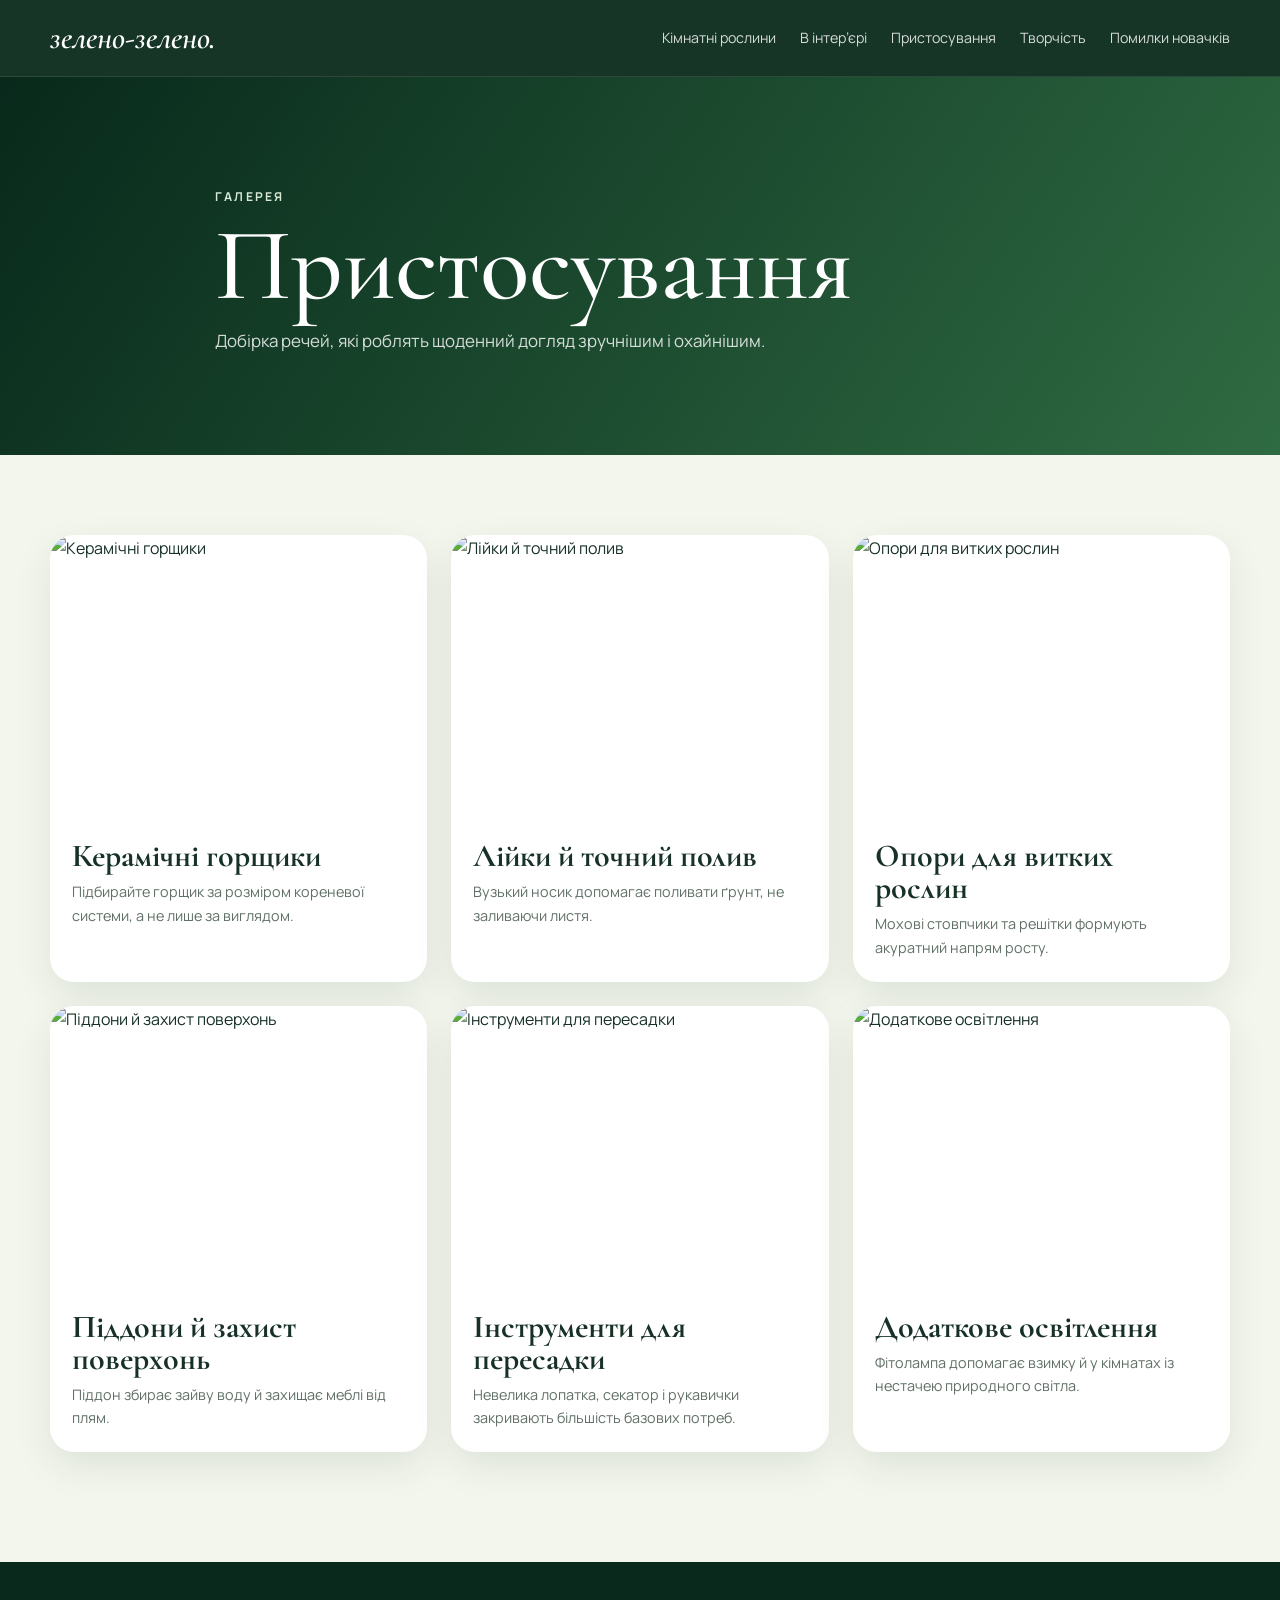
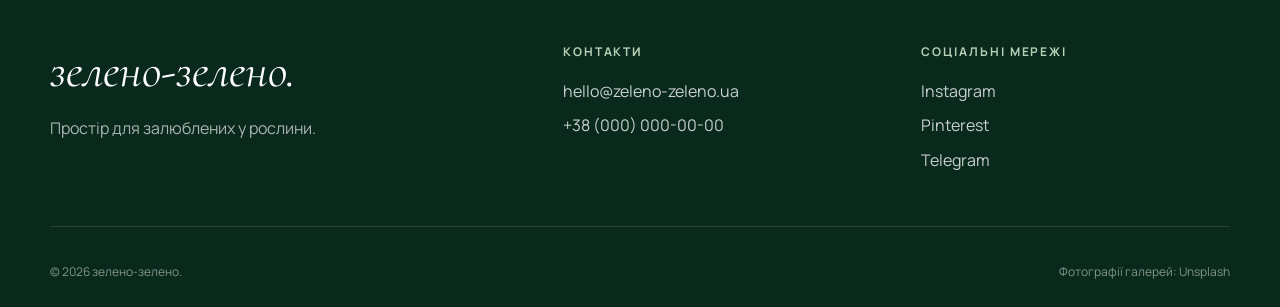
==== accessories.html @ 3d6c2b8a "Add files via upload" ====
<!doctype html><html lang="uk"><head><meta charset="utf-8"><meta name="viewport" content="width=device-width, initial-scale=1"><meta name="description" content="Добірка речей, які роблять щоденний догляд зручнішим і охайнішим."><title>Пристосування — зелено-зелено.</title><link rel="preconnect" href="https://fonts.googleapis.com">
  <link rel="preconnect" href="https://fonts.gstatic.com" crossorigin>
  <link href="https://fonts.googleapis.com/css2?family=Cormorant+Garamond:ital,wght@0,500;0,600;1,500&family=Manrope:wght@400;500;600;700&display=swap" rel="stylesheet"><link rel="stylesheet" href="style.css"></head><body><header class="inner-header">
    <div class="container inner-header-row">
      <a class="inner-logo" href="index.html">зелено-зелено.</a>
      <button class="nav-toggle" type="button" aria-expanded="false" aria-controls="inner-nav" aria-label="Відкрити меню"><span></span><span></span><span></span></button>
      <nav class="inner-nav" id="inner-nav" aria-label="Навігація сайту">
        <a href="plants.html">Кімнатні рослини</a>
        <a href="interior.html">В інтер’єрі</a>
        <a href="accessories.html">Пристосування</a>
        <a href="creativity.html">Творчість</a>
        <a href="mistakes.html">Помилки новачків</a>
      </nav>
    </div>
  </header><main><section class="page-hero"><div class="container page-hero-copy"><p class="kicker light">Галерея</p><h1>Пристосування</h1><p>Добірка речей, які роблять щоденний догляд зручнішим і охайнішим.</p></div></section><section class="gallery-section"><div class="container info-gallery-grid"><article class="info-gallery-card"><img src="https://images.unsplash.com/photo-1501004318641-b39e6451bec6?auto=format&fit=crop&w=1400&q=85" alt="Керамічні горщики" loading="lazy"><div><h2>Керамічні горщики</h2><p>Підбирайте горщик за розміром кореневої системи, а не лише за виглядом.</p></div></article><article class="info-gallery-card"><img src="https://images.unsplash.com/photo-1614594575810-3e2f83a9196b?auto=format&fit=crop&w=1400&q=85" alt="Лійки й точний полив" loading="lazy"><div><h2>Лійки й точний полив</h2><p>Вузький носик допомагає поливати ґрунт, не заливаючи листя.</p></div></article><article class="info-gallery-card"><img src="https://images.unsplash.com/photo-1466692476868-aef1dfb1e735?auto=format&fit=crop&w=1400&q=85" alt="Опори для витких рослин" loading="lazy"><div><h2>Опори для витких рослин</h2><p>Мохові стовпчики та решітки формують акуратний напрям росту.</p></div></article><article class="info-gallery-card"><img src="https://images.unsplash.com/photo-1470058869958-2a77ade41c02?auto=format&fit=crop&w=1400&q=85" alt="Піддони й захист поверхонь" loading="lazy"><div><h2>Піддони й захист поверхонь</h2><p>Піддон збирає зайву воду й захищає меблі від плям.</p></div></article><article class="info-gallery-card"><img src="https://images.unsplash.com/photo-1518531933037-91b2f5f229cc?auto=format&fit=crop&w=1400&q=85" alt="Інструменти для пересадки" loading="lazy"><div><h2>Інструменти для пересадки</h2><p>Невелика лопатка, секатор і рукавички закривають більшість базових потреб.</p></div></article><article class="info-gallery-card"><img src="https://images.unsplash.com/photo-1459411621453-7b03977f4bfc?auto=format&fit=crop&w=1400&q=85" alt="Додаткове освітлення" loading="lazy"><div><h2>Додаткове освітлення</h2><p>Фітолампа допомагає взимку й у кімнатах із нестачею природного світла.</p></div></article></div></section></main><footer class="site-footer">
    <div class="container footer-grid">
      <div>
        <a class="footer-brand" href="index.html">зелено-зелено.</a>
        <p>Простір для залюблених у рослини.</p>
      </div>
      <div>
        <h2>Контакти</h2>
        <a href="mailto:hello@zeleno-zeleno.ua">hello@zeleno-zeleno.ua</a>
        <a href="tel:+380000000000">+38 (000) 000-00-00</a>
      </div>
      <div>
        <h2>Соціальні мережі</h2>
        <a href="#">Instagram</a>
        <a href="#">Pinterest</a>
        <a href="#">Telegram</a>
      </div>
    </div>
    <div class="container footer-bottom">
      <span>© 2026 зелено-зелено.</span>
      <span>Фотографії галерей: Unsplash</span>
    </div>
  </footer><script src="script.js"></script></body></html>
---- style.css ----
:root {
  --forest: #123f2a;
  --forest-deep: #08291b;
  --leaf: #2f6b42;
  --moss: #62845c;
  --sage: #dfe9d9;
  --pale: #f3f6ed;
  --cream: #fbfaf3;
  --ink: #173126;
  --white: #fff;
  --line: rgba(18,63,42,.16);
  --shadow: 0 24px 60px rgba(8,41,27,.14);
}
*{box-sizing:border-box}
html{scroll-behavior:smooth}
body{margin:0;background:var(--pale);color:var(--ink);font-family:"Manrope",sans-serif;line-height:1.65}
img{display:block;max-width:100%}
a{color:inherit;text-decoration:none}
button,input,select{font:inherit}
button{cursor:pointer}
.container{width:min(1180px,calc(100% - 40px));margin-inline:auto}
.kicker{margin:0 0 12px;text-transform:uppercase;letter-spacing:.18em;font-size:.76rem;font-weight:700;color:var(--leaf)}
.kicker.light{color:#d7ead6}

/* Home */
.home-hero{position:relative;min-height:100svh;overflow:hidden;background:var(--forest-deep)}
.home-hero>img{position:absolute;inset:0;width:100%;height:100%;object-fit:cover;object-position:center}
.home-hero-shade{position:absolute;inset:0;background:linear-gradient(180deg,rgba(5,29,18,.18),rgba(5,29,18,.48)),radial-gradient(circle at 50% 45%,transparent 0,rgba(5,29,18,.2) 65%,rgba(5,29,18,.5) 100%)}
.home-hero-content{position:relative;z-index:2;min-height:100svh;display:flex;flex-direction:column;align-items:center;justify-content:center;text-align:center;padding:60px 20px;color:#fff}
.home-hero h1{max-width:900px;margin:0 0 38px;font-family:"Cormorant Garamond",serif;font-size:clamp(3.1rem,8vw,7.4rem);line-height:.87;font-weight:500;text-shadow:0 4px 24px rgba(0,0,0,.25)}
.home-hero h1 span{display:block;font-style:italic;font-size:.72em;margin-bottom:.18em}
.hero-button{display:inline-flex;align-items:center;justify-content:center;min-width:250px;padding:17px 30px;border-radius:999px;background:#f6f7d9;color:var(--forest-deep);font-weight:700;transition:.25s ease;box-shadow:0 12px 35px rgba(0,0,0,.18)}
.hero-button:hover{transform:translateY(-3px);background:#fff}
.scroll-hint{position:absolute;z-index:3;bottom:25px;left:50%;transform:translateX(-50%);width:46px;height:46px;display:grid;place-items:center;border:1px solid rgba(255,255,255,.5);border-radius:50%;color:#fff;font-size:1.3rem}
.home-menu-section{padding:110px 0 120px;background:linear-gradient(180deg,#e5efdf 0%,#f5f7ee 100%)}
.section-intro{max-width:750px;margin-bottom:46px}
.section-intro h2{margin:0;font-family:"Cormorant Garamond",serif;font-size:clamp(2.6rem,5vw,4.8rem);line-height:1}
.home-intro{text-align:center;margin-inline:auto}
.home-menu-grid{display:grid;grid-template-columns:repeat(2,minmax(0,1fr));gap:24px}
.home-menu-card{position:relative;min-height:420px;overflow:hidden;border-radius:28px;box-shadow:var(--shadow);isolation:isolate}
.home-menu-card img{position:absolute;inset:0;width:100%;height:100%;object-fit:cover;transition:transform .6s ease}
.card-shade{position:absolute;inset:0;background:linear-gradient(180deg,rgba(8,41,27,.04),rgba(8,41,27,.76));z-index:1}
.card-copy{position:absolute;z-index:2;left:32px;right:32px;bottom:30px;color:#fff}
.card-copy b{display:block;font-family:"Cormorant Garamond",serif;font-size:clamp(2.3rem,4vw,4rem);line-height:1}
.card-copy small{display:block;margin-top:8px;font-size:.93rem;opacity:.88}
.home-menu-card:hover img{transform:scale(1.055)}

/* Inner header */
.inner-header{position:sticky;top:0;z-index:20;background:rgba(8,41,27,.94);backdrop-filter:blur(14px);color:#fff;border-bottom:1px solid rgba(255,255,255,.1)}
.inner-header-row{min-height:76px;display:flex;align-items:center;justify-content:space-between;gap:30px}
.inner-logo{font-family:"Cormorant Garamond",serif;font-size:2rem;font-style:italic;font-weight:600}
.inner-nav{display:flex;align-items:center;gap:24px;font-size:.89rem}
.inner-nav a{opacity:.82;transition:.2s}
.inner-nav a:hover{opacity:1}
.nav-toggle{display:none;background:transparent;border:0;padding:8px}
.nav-toggle span{display:block;width:25px;height:2px;background:#fff;margin:5px 0}

/* Inner hero */
.page-hero{background:linear-gradient(125deg,var(--forest-deep),var(--leaf));color:#fff;padding:110px 0 100px}
.page-hero-plants{background:linear-gradient(rgba(8,41,27,.74),rgba(8,41,27,.74)),url("https://images.unsplash.com/photo-1497250681960-ef046c08a56e?auto=format&fit=crop&w=1800&q=85") center/cover}
.page-hero-copy{max-width:850px}
.page-hero h1{margin:0 0 16px;font-family:"Cormorant Garamond",serif;font-size:clamp(3.6rem,8vw,7.2rem);line-height:.9;font-weight:500}
.page-hero p:last-child{max-width:700px;margin:0;font-size:1.06rem;color:rgba(255,255,255,.82)}

/* Catalog */
.catalog-section,.gallery-section,.mistakes-section{padding:80px 0 110px}
.source-note{padding:18px 22px;border-left:4px solid var(--leaf);background:#fff;border-radius:0 16px 16px 0;margin-bottom:30px;box-shadow:0 12px 30px rgba(8,41,27,.07);font-size:.92rem}
.source-note a{text-decoration:underline;font-weight:700}
.filters{display:grid;grid-template-columns:1.5fr repeat(3,1fr) auto;gap:14px;align-items:end;background:var(--forest);color:#fff;padding:22px;border-radius:24px}
.filters label{display:grid;gap:7px;font-size:.76rem;font-weight:700;text-transform:uppercase;letter-spacing:.08em}
.filters input,.filters select{width:100%;min-height:48px;border:1px solid rgba(255,255,255,.16);border-radius:12px;background:#fff;color:var(--ink);padding:0 13px;outline:none}
.filters input:focus,.filters select:focus{box-shadow:0 0 0 3px rgba(223,233,217,.35)}
.reset-button{min-height:48px;border:1px solid rgba(255,255,255,.35);border-radius:12px;background:transparent;color:#fff;padding:0 18px;font-weight:700}
.catalog-line{display:flex;justify-content:flex-end;padding:20px 4px 12px;color:var(--leaf);font-weight:700}
.catalog-line p{margin:0}
.plant-grid{display:grid;grid-template-columns:repeat(3,minmax(0,1fr));gap:24px}
.plant-card{overflow:hidden;background:#fff;border-radius:24px;box-shadow:0 12px 35px rgba(8,41,27,.09);border:1px solid rgba(18,63,42,.08);display:flex;flex-direction:column;transition:.25s ease}
.plant-card:hover{transform:translateY(-5px);box-shadow:var(--shadow)}
.plant-image{position:relative;aspect-ratio:1/1;background:#fff;overflow:hidden}
.plant-image img{width:100%;height:100%;object-fit:contain;padding:15px}
.plant-safety{position:absolute;top:14px;left:14px;padding:7px 10px;border-radius:999px;background:#e4f3df;color:#24532f;font-size:.72rem;font-weight:700}
.plant-safety.caution{background:#f5e8cf;color:#765115}
.plant-body{padding:22px;display:flex;flex-direction:column;flex:1}
.plant-body h2{margin:0;font-family:"Cormorant Garamond",serif;font-size:2rem;line-height:1}
.latin{margin:6px 0 18px;font-style:italic;color:#6d7e73}
.plant-meta{display:grid;grid-template-columns:1fr 1fr;gap:10px;margin-bottom:20px}
.plant-meta div{background:var(--pale);border-radius:12px;padding:10px}
.plant-meta span{display:block;font-size:.68rem;text-transform:uppercase;letter-spacing:.07em;color:#718176}
.plant-meta b{font-size:.86rem}
.plant-footer{margin-top:auto;display:flex;justify-content:space-between;align-items:center;gap:12px}
.plant-price{font-weight:700;color:var(--forest)}
.source-link{padding:10px 14px;border-radius:999px;background:var(--forest);color:#fff;font-size:.78rem;font-weight:700}
.empty-state{text-align:center;padding:80px 20px;background:#fff;border-radius:24px}

/* Galleries */
.gallery-grid{display:grid;grid-template-columns:repeat(2,minmax(0,1fr));gap:24px}
.gallery-card{position:relative;margin:0;min-height:460px;overflow:hidden;border-radius:26px;background:var(--forest);box-shadow:var(--shadow)}
.gallery-card:nth-child(3n){grid-column:span 2;min-height:560px}
.gallery-card img{position:absolute;inset:0;width:100%;height:100%;object-fit:cover;transition:transform .6s}
.gallery-card:after{content:"";position:absolute;inset:0;background:linear-gradient(180deg,transparent 40%,rgba(8,41,27,.78))}
.gallery-card figcaption{position:absolute;z-index:2;left:28px;right:28px;bottom:25px;color:#fff}
.gallery-card figcaption span{display:block;text-transform:uppercase;letter-spacing:.16em;font-size:.7rem;opacity:.78}
.gallery-card figcaption b{display:block;font-family:"Cormorant Garamond",serif;font-size:2.3rem;line-height:1.05}
.gallery-card:hover img{transform:scale(1.04)}
.info-gallery-grid{display:grid;grid-template-columns:repeat(3,minmax(0,1fr));gap:24px}
.info-gallery-card{background:#fff;border-radius:24px;overflow:hidden;box-shadow:0 14px 38px rgba(8,41,27,.09)}
.info-gallery-card img{width:100%;aspect-ratio:4/3;object-fit:cover}
.info-gallery-card div{padding:22px}
.info-gallery-card h2{margin:0 0 8px;font-family:"Cormorant Garamond",serif;font-size:2rem;line-height:1}
.info-gallery-card p{margin:0;color:#607066;font-size:.9rem}

/* Mistakes */
.mistakes-grid{display:grid;grid-template-columns:repeat(2,minmax(0,1fr));gap:20px}
.mistake-card{position:relative;background:#fff;border-radius:24px;padding:30px 30px 32px;border:1px solid var(--line);overflow:hidden}
.mistake-card:nth-child(4n+2),.mistake-card:nth-child(4n+3){background:var(--forest);color:#fff}
.mistake-card>span{display:inline-grid;place-items:center;width:52px;height:52px;border-radius:50%;background:var(--sage);color:var(--forest);font-weight:700;margin-bottom:30px}
.mistake-card h2{margin:0 0 12px;font-family:"Cormorant Garamond",serif;font-size:2.2rem;line-height:1}
.mistake-card p{margin:0;opacity:.78}

/* Footer */
.site-footer{background:var(--forest-deep);color:#fff;padding:70px 0 25px}
.footer-grid{display:grid;grid-template-columns:1.5fr 1fr 1fr;gap:50px}
.footer-brand{font-family:"Cormorant Garamond",serif;font-size:3rem;font-style:italic}
.footer-grid p{color:rgba(255,255,255,.65);margin-top:4px}
.footer-grid h2{font-size:.75rem;text-transform:uppercase;letter-spacing:.16em;margin:10px 0 16px;color:#b9d1b7}
.footer-grid>div:not(:first-child){display:flex;flex-direction:column;align-items:flex-start}
.footer-grid a:not(.footer-brand){margin-bottom:8px;color:rgba(255,255,255,.78)}
.footer-bottom{display:flex;justify-content:space-between;gap:20px;padding-top:35px;margin-top:45px;border-top:1px solid rgba(255,255,255,.12);font-size:.75rem;color:rgba(255,255,255,.5)}

@media (max-width:980px){
  .filters{grid-template-columns:repeat(2,1fr)}
  .reset-button{grid-column:span 2}
  .plant-grid,.info-gallery-grid{grid-template-columns:repeat(2,minmax(0,1fr))}
  .inner-nav{position:absolute;left:0;right:0;top:76px;display:none;flex-direction:column;align-items:stretch;gap:0;padding:12px 20px 22px;background:var(--forest-deep)}
  .inner-nav.is-open{display:flex}
  .inner-nav a{padding:13px 0;border-bottom:1px solid rgba(255,255,255,.09)}
  .nav-toggle{display:block}
}
@media (max-width:720px){
  .container{width:min(100% - 28px,1180px)}
  .home-hero h1{font-size:clamp(3rem,15vw,5rem)}
  .home-menu-section{padding:75px 0 85px}
  .home-menu-grid,.gallery-grid,.mistakes-grid,.plant-grid,.info-gallery-grid{grid-template-columns:1fr}
  .home-menu-card{min-height:330px;border-radius:22px}
  .gallery-card,.gallery-card:nth-child(3n){grid-column:auto;min-height:430px}
  .filters{grid-template-columns:1fr;padding:16px}
  .reset-button{grid-column:auto}
  .page-hero{padding:80px 0 70px}
  .catalog-section,.gallery-section,.mistakes-section{padding:55px 0 80px}
  .footer-grid{grid-template-columns:1fr;gap:28px}
  .footer-bottom{flex-direction:column}
}
@media (prefers-reduced-motion:reduce){*{scroll-behavior:auto}.home-menu-card img,.gallery-card img,.plant-card{transition:none}}
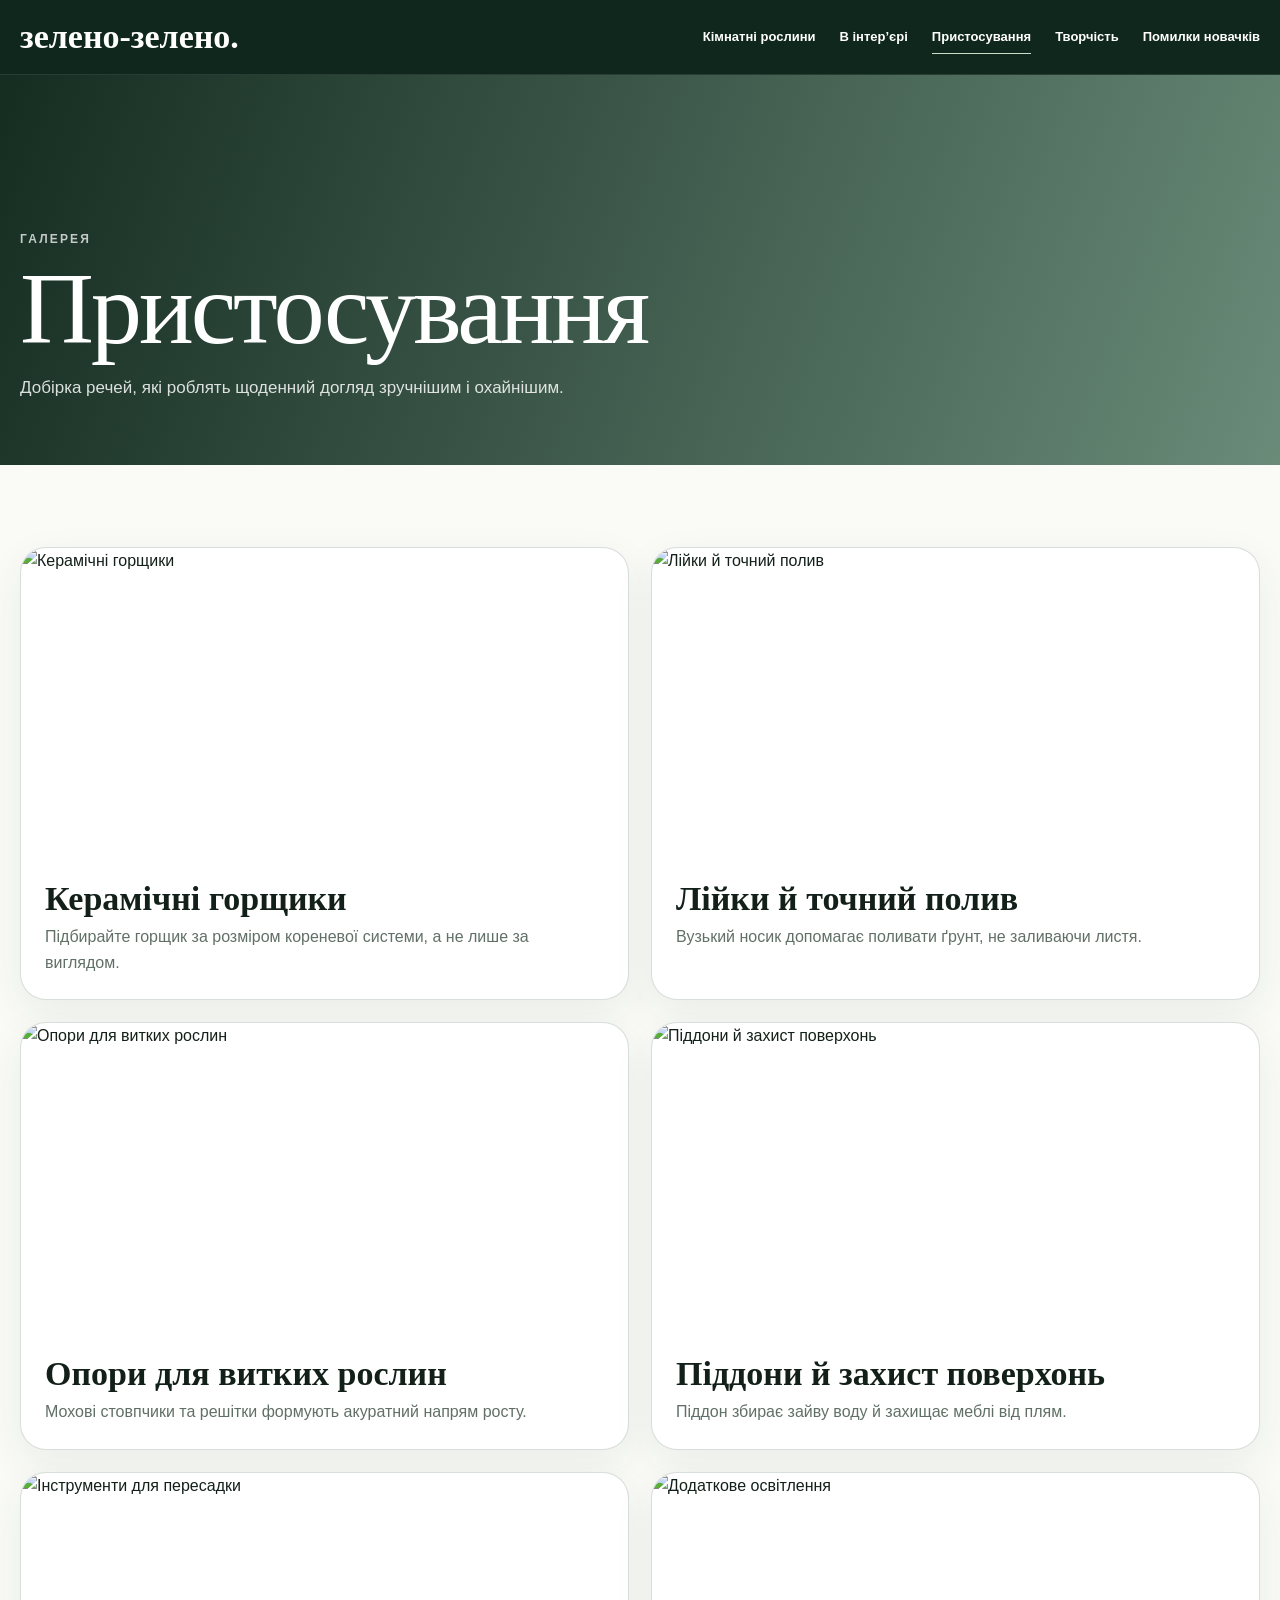
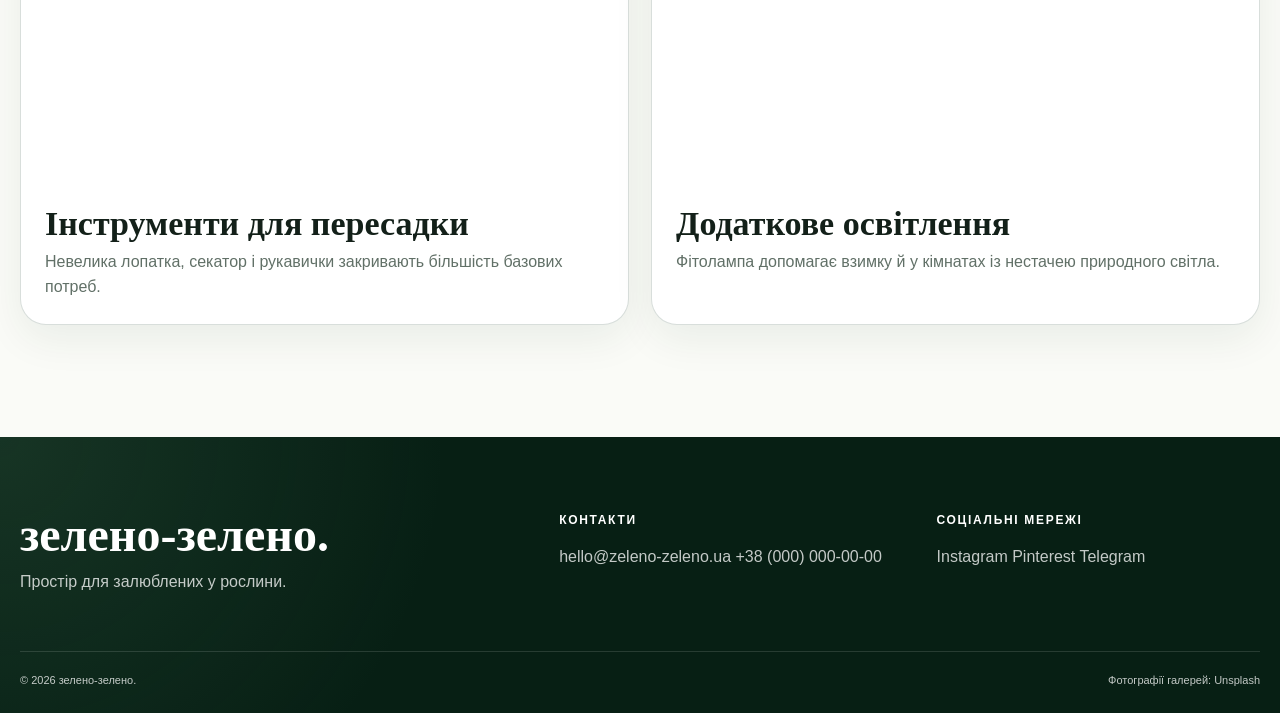
==== commit 49e7896b: "Install Vercel Web Analytics Implemented Vercel Web Analytics for static HTML website  ## Summary Su" ====
--- a/accessories.html
+++ b/accessories.html
@@ -34,4 +34,4 @@
       <span>© 2026 зелено-зелено.</span>
       <span>Фотографії галерей: Unsplash</span>
     </div>
-  </footer><script src="script.js"></script></body></html>+  </footer><script src="script.js"></script><script defer src="https://cdn.vercel-insights.com/v1/script.js"></script></body></html>
--- a/style.css
+++ b/style.css
@@ -1,153 +1,1040 @@
 :root {
-  --forest: #123f2a;
-  --forest-deep: #08291b;
-  --leaf: #2f6b42;
-  --moss: #62845c;
-  --sage: #dfe9d9;
-  --pale: #f3f6ed;
-  --cream: #fbfaf3;
-  --ink: #173126;
-  --white: #fff;
-  --line: rgba(18,63,42,.16);
-  --shadow: 0 24px 60px rgba(8,41,27,.14);
-}
-*{box-sizing:border-box}
-html{scroll-behavior:smooth}
-body{margin:0;background:var(--pale);color:var(--ink);font-family:"Manrope",sans-serif;line-height:1.65}
-img{display:block;max-width:100%}
-a{color:inherit;text-decoration:none}
-button,input,select{font:inherit}
-button{cursor:pointer}
-.container{width:min(1180px,calc(100% - 40px));margin-inline:auto}
-.kicker{margin:0 0 12px;text-transform:uppercase;letter-spacing:.18em;font-size:.76rem;font-weight:700;color:var(--leaf)}
-.kicker.light{color:#d7ead6}
-
-/* Home */
-.home-hero{position:relative;min-height:100svh;overflow:hidden;background:var(--forest-deep)}
-.home-hero>img{position:absolute;inset:0;width:100%;height:100%;object-fit:cover;object-position:center}
-.home-hero-shade{position:absolute;inset:0;background:linear-gradient(180deg,rgba(5,29,18,.18),rgba(5,29,18,.48)),radial-gradient(circle at 50% 45%,transparent 0,rgba(5,29,18,.2) 65%,rgba(5,29,18,.5) 100%)}
-.home-hero-content{position:relative;z-index:2;min-height:100svh;display:flex;flex-direction:column;align-items:center;justify-content:center;text-align:center;padding:60px 20px;color:#fff}
-.home-hero h1{max-width:900px;margin:0 0 38px;font-family:"Cormorant Garamond",serif;font-size:clamp(3.1rem,8vw,7.4rem);line-height:.87;font-weight:500;text-shadow:0 4px 24px rgba(0,0,0,.25)}
-.home-hero h1 span{display:block;font-style:italic;font-size:.72em;margin-bottom:.18em}
-.hero-button{display:inline-flex;align-items:center;justify-content:center;min-width:250px;padding:17px 30px;border-radius:999px;background:#f6f7d9;color:var(--forest-deep);font-weight:700;transition:.25s ease;box-shadow:0 12px 35px rgba(0,0,0,.18)}
-.hero-button:hover{transform:translateY(-3px);background:#fff}
-.scroll-hint{position:absolute;z-index:3;bottom:25px;left:50%;transform:translateX(-50%);width:46px;height:46px;display:grid;place-items:center;border:1px solid rgba(255,255,255,.5);border-radius:50%;color:#fff;font-size:1.3rem}
-.home-menu-section{padding:110px 0 120px;background:linear-gradient(180deg,#e5efdf 0%,#f5f7ee 100%)}
-.section-intro{max-width:750px;margin-bottom:46px}
-.section-intro h2{margin:0;font-family:"Cormorant Garamond",serif;font-size:clamp(2.6rem,5vw,4.8rem);line-height:1}
-.home-intro{text-align:center;margin-inline:auto}
-.home-menu-grid{display:grid;grid-template-columns:repeat(2,minmax(0,1fr));gap:24px}
-.home-menu-card{position:relative;min-height:420px;overflow:hidden;border-radius:28px;box-shadow:var(--shadow);isolation:isolate}
-.home-menu-card img{position:absolute;inset:0;width:100%;height:100%;object-fit:cover;transition:transform .6s ease}
-.card-shade{position:absolute;inset:0;background:linear-gradient(180deg,rgba(8,41,27,.04),rgba(8,41,27,.76));z-index:1}
-.card-copy{position:absolute;z-index:2;left:32px;right:32px;bottom:30px;color:#fff}
-.card-copy b{display:block;font-family:"Cormorant Garamond",serif;font-size:clamp(2.3rem,4vw,4rem);line-height:1}
-.card-copy small{display:block;margin-top:8px;font-size:.93rem;opacity:.88}
-.home-menu-card:hover img{transform:scale(1.055)}
-
-/* Inner header */
-.inner-header{position:sticky;top:0;z-index:20;background:rgba(8,41,27,.94);backdrop-filter:blur(14px);color:#fff;border-bottom:1px solid rgba(255,255,255,.1)}
-.inner-header-row{min-height:76px;display:flex;align-items:center;justify-content:space-between;gap:30px}
-.inner-logo{font-family:"Cormorant Garamond",serif;font-size:2rem;font-style:italic;font-weight:600}
-.inner-nav{display:flex;align-items:center;gap:24px;font-size:.89rem}
-.inner-nav a{opacity:.82;transition:.2s}
-.inner-nav a:hover{opacity:1}
-.nav-toggle{display:none;background:transparent;border:0;padding:8px}
-.nav-toggle span{display:block;width:25px;height:2px;background:#fff;margin:5px 0}
-
-/* Inner hero */
-.page-hero{background:linear-gradient(125deg,var(--forest-deep),var(--leaf));color:#fff;padding:110px 0 100px}
-.page-hero-plants{background:linear-gradient(rgba(8,41,27,.74),rgba(8,41,27,.74)),url("https://images.unsplash.com/photo-1497250681960-ef046c08a56e?auto=format&fit=crop&w=1800&q=85") center/cover}
-.page-hero-copy{max-width:850px}
-.page-hero h1{margin:0 0 16px;font-family:"Cormorant Garamond",serif;font-size:clamp(3.6rem,8vw,7.2rem);line-height:.9;font-weight:500}
-.page-hero p:last-child{max-width:700px;margin:0;font-size:1.06rem;color:rgba(255,255,255,.82)}
-
-/* Catalog */
-.catalog-section,.gallery-section,.mistakes-section{padding:80px 0 110px}
-.source-note{padding:18px 22px;border-left:4px solid var(--leaf);background:#fff;border-radius:0 16px 16px 0;margin-bottom:30px;box-shadow:0 12px 30px rgba(8,41,27,.07);font-size:.92rem}
-.source-note a{text-decoration:underline;font-weight:700}
-.filters{display:grid;grid-template-columns:1.5fr repeat(3,1fr) auto;gap:14px;align-items:end;background:var(--forest);color:#fff;padding:22px;border-radius:24px}
-.filters label{display:grid;gap:7px;font-size:.76rem;font-weight:700;text-transform:uppercase;letter-spacing:.08em}
-.filters input,.filters select{width:100%;min-height:48px;border:1px solid rgba(255,255,255,.16);border-radius:12px;background:#fff;color:var(--ink);padding:0 13px;outline:none}
-.filters input:focus,.filters select:focus{box-shadow:0 0 0 3px rgba(223,233,217,.35)}
-.reset-button{min-height:48px;border:1px solid rgba(255,255,255,.35);border-radius:12px;background:transparent;color:#fff;padding:0 18px;font-weight:700}
-.catalog-line{display:flex;justify-content:flex-end;padding:20px 4px 12px;color:var(--leaf);font-weight:700}
-.catalog-line p{margin:0}
-.plant-grid{display:grid;grid-template-columns:repeat(3,minmax(0,1fr));gap:24px}
-.plant-card{overflow:hidden;background:#fff;border-radius:24px;box-shadow:0 12px 35px rgba(8,41,27,.09);border:1px solid rgba(18,63,42,.08);display:flex;flex-direction:column;transition:.25s ease}
-.plant-card:hover{transform:translateY(-5px);box-shadow:var(--shadow)}
-.plant-image{position:relative;aspect-ratio:1/1;background:#fff;overflow:hidden}
-.plant-image img{width:100%;height:100%;object-fit:contain;padding:15px}
-.plant-safety{position:absolute;top:14px;left:14px;padding:7px 10px;border-radius:999px;background:#e4f3df;color:#24532f;font-size:.72rem;font-weight:700}
-.plant-safety.caution{background:#f5e8cf;color:#765115}
-.plant-body{padding:22px;display:flex;flex-direction:column;flex:1}
-.plant-body h2{margin:0;font-family:"Cormorant Garamond",serif;font-size:2rem;line-height:1}
-.latin{margin:6px 0 18px;font-style:italic;color:#6d7e73}
-.plant-meta{display:grid;grid-template-columns:1fr 1fr;gap:10px;margin-bottom:20px}
-.plant-meta div{background:var(--pale);border-radius:12px;padding:10px}
-.plant-meta span{display:block;font-size:.68rem;text-transform:uppercase;letter-spacing:.07em;color:#718176}
-.plant-meta b{font-size:.86rem}
-.plant-footer{margin-top:auto;display:flex;justify-content:space-between;align-items:center;gap:12px}
-.plant-price{font-weight:700;color:var(--forest)}
-.source-link{padding:10px 14px;border-radius:999px;background:var(--forest);color:#fff;font-size:.78rem;font-weight:700}
-.empty-state{text-align:center;padding:80px 20px;background:#fff;border-radius:24px}
-
-/* Galleries */
-.gallery-grid{display:grid;grid-template-columns:repeat(2,minmax(0,1fr));gap:24px}
-.gallery-card{position:relative;margin:0;min-height:460px;overflow:hidden;border-radius:26px;background:var(--forest);box-shadow:var(--shadow)}
-.gallery-card:nth-child(3n){grid-column:span 2;min-height:560px}
-.gallery-card img{position:absolute;inset:0;width:100%;height:100%;object-fit:cover;transition:transform .6s}
-.gallery-card:after{content:"";position:absolute;inset:0;background:linear-gradient(180deg,transparent 40%,rgba(8,41,27,.78))}
-.gallery-card figcaption{position:absolute;z-index:2;left:28px;right:28px;bottom:25px;color:#fff}
-.gallery-card figcaption span{display:block;text-transform:uppercase;letter-spacing:.16em;font-size:.7rem;opacity:.78}
-.gallery-card figcaption b{display:block;font-family:"Cormorant Garamond",serif;font-size:2.3rem;line-height:1.05}
-.gallery-card:hover img{transform:scale(1.04)}
-.info-gallery-grid{display:grid;grid-template-columns:repeat(3,minmax(0,1fr));gap:24px}
-.info-gallery-card{background:#fff;border-radius:24px;overflow:hidden;box-shadow:0 14px 38px rgba(8,41,27,.09)}
-.info-gallery-card img{width:100%;aspect-ratio:4/3;object-fit:cover}
-.info-gallery-card div{padding:22px}
-.info-gallery-card h2{margin:0 0 8px;font-family:"Cormorant Garamond",serif;font-size:2rem;line-height:1}
-.info-gallery-card p{margin:0;color:#607066;font-size:.9rem}
-
-/* Mistakes */
-.mistakes-grid{display:grid;grid-template-columns:repeat(2,minmax(0,1fr));gap:20px}
-.mistake-card{position:relative;background:#fff;border-radius:24px;padding:30px 30px 32px;border:1px solid var(--line);overflow:hidden}
-.mistake-card:nth-child(4n+2),.mistake-card:nth-child(4n+3){background:var(--forest);color:#fff}
-.mistake-card>span{display:inline-grid;place-items:center;width:52px;height:52px;border-radius:50%;background:var(--sage);color:var(--forest);font-weight:700;margin-bottom:30px}
-.mistake-card h2{margin:0 0 12px;font-family:"Cormorant Garamond",serif;font-size:2.2rem;line-height:1}
-.mistake-card p{margin:0;opacity:.78}
-
-/* Footer */
-.site-footer{background:var(--forest-deep);color:#fff;padding:70px 0 25px}
-.footer-grid{display:grid;grid-template-columns:1.5fr 1fr 1fr;gap:50px}
-.footer-brand{font-family:"Cormorant Garamond",serif;font-size:3rem;font-style:italic}
-.footer-grid p{color:rgba(255,255,255,.65);margin-top:4px}
-.footer-grid h2{font-size:.75rem;text-transform:uppercase;letter-spacing:.16em;margin:10px 0 16px;color:#b9d1b7}
-.footer-grid>div:not(:first-child){display:flex;flex-direction:column;align-items:flex-start}
-.footer-grid a:not(.footer-brand){margin-bottom:8px;color:rgba(255,255,255,.78)}
-.footer-bottom{display:flex;justify-content:space-between;gap:20px;padding-top:35px;margin-top:45px;border-top:1px solid rgba(255,255,255,.12);font-size:.75rem;color:rgba(255,255,255,.5)}
-
-@media (max-width:980px){
-  .filters{grid-template-columns:repeat(2,1fr)}
-  .reset-button{grid-column:span 2}
-  .plant-grid,.info-gallery-grid{grid-template-columns:repeat(2,minmax(0,1fr))}
-  .inner-nav{position:absolute;left:0;right:0;top:76px;display:none;flex-direction:column;align-items:stretch;gap:0;padding:12px 20px 22px;background:var(--forest-deep)}
-  .inner-nav.is-open{display:flex}
-  .inner-nav a{padding:13px 0;border-bottom:1px solid rgba(255,255,255,.09)}
-  .nav-toggle{display:block}
-}
-@media (max-width:720px){
-  .container{width:min(100% - 28px,1180px)}
-  .home-hero h1{font-size:clamp(3rem,15vw,5rem)}
-  .home-menu-section{padding:75px 0 85px}
-  .home-menu-grid,.gallery-grid,.mistakes-grid,.plant-grid,.info-gallery-grid{grid-template-columns:1fr}
-  .home-menu-card{min-height:330px;border-radius:22px}
-  .gallery-card,.gallery-card:nth-child(3n){grid-column:auto;min-height:430px}
-  .filters{grid-template-columns:1fr;padding:16px}
-  .reset-button{grid-column:auto}
-  .page-hero{padding:80px 0 70px}
-  .catalog-section,.gallery-section,.mistakes-section{padding:55px 0 80px}
-  .footer-grid{grid-template-columns:1fr;gap:28px}
-  .footer-bottom{flex-direction:column}
-}
-@media (prefers-reduced-motion:reduce){*{scroll-behavior:auto}.home-menu-card img,.gallery-card img,.plant-card{transition:none}}
+  --green-950: #071f14;
+  --green-900: #0f3321;
+  --green-850: #17432c;
+  --green-800: #1f5137;
+  --green-700: #326b49;
+  --green-600: #4d805f;
+  --green-500: #6d9674;
+  --green-300: #aec4aa;
+  --sage-200: #ceddc9;
+  --sage-100: #e5eee1;
+  --sage-050: #f1f5ed;
+  --cream: #f5f2e7;
+  --paper: #fafbf7;
+  --white: #ffffff;
+  --ink: #132019;
+  --muted: #617067;
+  --danger: #934b40;
+  --line: rgba(15, 51, 33, 0.16);
+  --shadow-soft: 0 16px 46px rgba(7, 31, 20, 0.11);
+  --shadow-strong: 0 26px 76px rgba(7, 31, 20, 0.18);
+  --container: 1240px;
+  --radius-sm: 14px;
+  --radius-md: 24px;
+  --radius-lg: 36px;
+  --font-body: "Century Gothic", "Trebuchet MS", Arial, sans-serif;
+  --font-display: "Century Gothic", Georgia, serif;
+  --font-handwritten: "Caveat", cursive;
+}
+
+/* Базові стилі */
+* {
+  box-sizing: border-box;
+}
+
+html {
+  scroll-behavior: smooth;
+}
+
+body {
+  margin: 0;
+  color: var(--ink);
+  background: var(--paper);
+  font-family: var(--font-body);
+  line-height: 1.6;
+}
+
+img {
+  display: block;
+  width: 100%;
+}
+
+a {
+  color: inherit;
+  text-decoration: none;
+}
+
+button,
+input,
+select {
+  font: inherit;
+}
+
+button {
+  color: inherit;
+}
+
+.container {
+  width: min(calc(100% - 40px), var(--container));
+  margin-inline: auto;
+}
+
+/* Головна сторінка */
+.home-page {
+  background: var(--green-950);
+}
+
+.home-hero {
+  position: relative;
+  min-height: 100vh;
+  min-height: 100svh;
+  display: grid;
+  place-items: center;
+  overflow: hidden;
+  color: var(--white);
+  background: var(--green-950);
+}
+
+.home-hero__image {
+  position: absolute;
+  inset: 0;
+  height: 100%;
+  object-fit: cover;
+  object-position: center;
+}
+
+.home-hero__overlay {
+  position: absolute;
+  inset: 0;
+  background:
+    radial-gradient(circle at center, rgba(6, 27, 17, 0.06), rgba(6, 27, 17, 0.34)),
+    linear-gradient(180deg, rgba(3, 19, 11, 0.15), rgba(3, 19, 11, 0.54));
+}
+
+.home-hero__content {
+  position: relative;
+  z-index: 2;
+  width: min(calc(100% - 32px), 1100px);
+  padding: 46px 0 88px;
+  text-align: center;
+}
+
+.home-hero__title {
+  display: flex;
+  align-items: center;
+  flex-direction: column;
+  gap: 22px;
+  margin: 0 0 34px;
+  font-weight: 400;
+}
+
+.home-hero__title-main {
+  display: block;
+  font-family: var(--font-handwritten);
+  font-size: clamp(5.8rem, 13vw, 11rem);
+  font-weight: 600;
+  line-height: 0.78;
+  letter-spacing: -0.035em;
+  text-shadow: 0 5px 30px rgba(0, 0, 0, 0.34);
+}
+
+.home-hero__title-subtitle {
+  display: block;
+  max-width: 760px;
+  font-family: var(--font-body);
+  font-size: clamp(1rem, 2vw, 1.45rem);
+  font-weight: 400;
+  line-height: 1.45;
+  letter-spacing: 0.035em;
+  text-wrap: balance;
+  text-shadow: 0 3px 20px rgba(0, 0, 0, 0.58);
+}
+
+.hero-button {
+  display: inline-flex;
+  min-width: 230px;
+  min-height: 58px;
+  align-items: center;
+  justify-content: center;
+  padding: 15px 30px;
+  color: var(--green-950);
+  background: rgba(248, 247, 237, 0.96);
+  border: 1px solid rgba(255, 255, 255, 0.72);
+  border-radius: 999px;
+  font-family: var(--font-body);
+  font-size: 15px;
+  font-weight: 700;
+  letter-spacing: 0.025em;
+  box-shadow: 0 16px 42px rgba(4, 24, 14, 0.28);
+  transition:
+    transform 0.25s ease,
+    background 0.25s ease,
+    box-shadow 0.25s ease;
+}
+
+.hero-button:hover,
+.hero-button:focus-visible {
+  transform: translateY(-3px);
+  background: var(--white);
+  box-shadow: 0 20px 50px rgba(4, 24, 14, 0.36);
+}
+
+.scroll-hint {
+  position: absolute;
+  z-index: 2;
+  bottom: 24px;
+  left: 50%;
+  display: grid;
+  width: 48px;
+  height: 48px;
+  place-items: center;
+  color: var(--white);
+  border: 1px solid rgba(255, 255, 255, 0.62);
+  border-radius: 50%;
+  transform: translateX(-50%);
+  transition:
+    background 0.25s ease,
+    transform 0.25s ease;
+}
+
+.scroll-hint:hover {
+  background: rgba(255, 255, 255, 0.14);
+  transform: translateX(-50%) translateY(3px);
+}
+
+.home-menu-section {
+  padding: 112px 0 124px;
+  background:
+    linear-gradient(rgba(229, 238, 225, 0.96), rgba(229, 238, 225, 0.96)),
+    radial-gradient(circle at top left, rgba(77, 128, 95, 0.16), transparent 44%);
+}
+
+.section-intro {
+  margin-bottom: 44px;
+}
+
+.home-intro {
+  display: grid;
+  grid-template-columns: minmax(0, 1fr) minmax(280px, 520px);
+  column-gap: 70px;
+  align-items: end;
+}
+
+.kicker {
+  grid-column: 1 / -1;
+  margin: 0 0 12px;
+  color: var(--green-700);
+  font-size: 12px;
+  font-weight: 700;
+  letter-spacing: 0.18em;
+  text-transform: uppercase;
+}
+
+.kicker.light {
+  color: rgba(255, 255, 255, 0.74);
+}
+
+.section-intro h2 {
+  margin: 0;
+  font-family: var(--font-display);
+  font-size: clamp(3rem, 6vw, 3.25rem);
+  font-weight: 300;
+  line-height: 0.95;
+  letter-spacing: -0.025em;
+  text-wrap: balance;
+}
+
+.section-intro__text {
+  margin: 0 0 5px;
+  color: var(--muted);
+  font-size: 15px;
+  line-height: 1.8;
+}
+
+.home-menu-grid {
+  display: grid;
+  grid-template-columns: repeat(2, minmax(0, 1fr));
+  gap: 24px;
+}
+
+.home-menu-card {
+  position: relative;
+  min-height: clamp(360px, 40vw, 510px);
+  overflow: hidden;
+  color: var(--white);
+  background: var(--green-900);
+  border-radius: var(--radius-lg);
+  box-shadow: var(--shadow-strong);
+  isolation: isolate;
+}
+
+.home-menu-card img {
+  position: absolute;
+  inset: 0;
+  height: 100%;
+  object-fit: cover;
+  transition: transform 0.55s ease;
+}
+
+.home-menu-card__overlay {
+  position: absolute;
+  inset: 0;
+  z-index: 1;
+  background:
+    linear-gradient(180deg, rgba(7, 31, 20, 0.03) 22%, rgba(7, 31, 20, 0.84) 100%);
+  transition: background 0.35s ease;
+}
+
+.home-menu-card__content {
+  position: absolute;
+  z-index: 2;
+  right: 32px;
+  bottom: 30px;
+  left: 32px;
+}
+
+.home-menu-card__content strong {
+  display: block;
+  font-family: var(--font-display);
+  font-size: clamp(2.35rem, 4.2vw, 3.65rem);
+  font-weight: 600;
+  line-height: 0.95;
+  letter-spacing: -0.02em;
+}
+
+.home-menu-card__content small {
+  display: block;
+  max-width: 470px;
+  margin-top: 11px;
+  font-family: var(--font-body);
+  font-size: 14px;
+  line-height: 1.45;
+}
+
+.home-menu-card:hover img,
+.home-menu-card:focus-visible img {
+  transform: scale(1.05);
+}
+
+.home-menu-card:hover .home-menu-card__overlay,
+.home-menu-card:focus-visible .home-menu-card__overlay {
+  background:
+    linear-gradient(180deg, rgba(7, 31, 20, 0.02) 16%, rgba(7, 31, 20, 0.9) 100%);
+}
+
+/* Внутрішні сторінки */
+.inner-header {
+  position: sticky;
+  top: 0;
+  z-index: 30;
+  color: var(--white);
+  background: rgba(7, 31, 20, 0.96);
+  border-bottom: 1px solid rgba(255, 255, 255, 0.1);
+  backdrop-filter: blur(14px);
+}
+
+.inner-header-row {
+  min-height: 74px;
+  display: flex;
+  align-items: center;
+  justify-content: space-between;
+  gap: 28px;
+}
+
+.inner-logo {
+  font-family: var(--font-handwritten);
+  font-size: 34px;
+  font-weight: 600;
+  line-height: 1;
+}
+
+.inner-nav {
+  display: flex;
+  align-items: center;
+  justify-content: flex-end;
+  gap: 24px;
+  font-size: 13px;
+  font-weight: 700;
+}
+
+.inner-nav a {
+  position: relative;
+  padding: 7px 0;
+}
+
+.inner-nav a::after {
+  content: "";
+  position: absolute;
+  right: 0;
+  bottom: 0;
+  left: 0;
+  height: 1px;
+  background: var(--sage-200);
+  transform: scaleX(0);
+  transform-origin: center;
+  transition: transform 0.2s ease;
+}
+
+.inner-nav a:hover::after,
+.inner-nav a[aria-current="page"]::after {
+  transform: scaleX(1);
+}
+
+.nav-toggle {
+  display: none;
+  width: 46px;
+  height: 46px;
+  padding: 10px;
+  color: var(--white);
+  background: transparent;
+  border: 0;
+  cursor: pointer;
+}
+
+.nav-toggle span {
+  display: block;
+  height: 2px;
+  margin: 5px 0;
+  background: currentColor;
+  border-radius: 99px;
+}
+
+.page-hero {
+  min-height: 390px;
+  display: grid;
+  align-items: end;
+  color: var(--white);
+  background:
+    linear-gradient(110deg, rgba(7, 31, 20, 0.94), rgba(31, 81, 55, 0.66)),
+    url("https://images.unsplash.com/photo-1497250681960-ef046c08a56e?auto=format&fit=crop&w=2200&q=85") center / cover;
+}
+
+.page-hero-plants {
+  background:
+    linear-gradient(110deg, rgba(7, 31, 20, 0.94), rgba(31, 81, 55, 0.62)),
+    url("assets/hero-home.webp") center / cover;
+}
+
+.page-hero-copy {
+  padding: 78px 0 64px;
+}
+
+.page-hero h1 {
+  margin: 0;
+  font-family: var(--font-display);
+  font-size: clamp(3.7rem, 8vw, 6.6rem);
+  font-weight: 500;
+  line-height: 0.92;
+  letter-spacing: -0.03em;
+}
+
+.page-hero-copy > p:last-child {
+  max-width: 700px;
+  margin: 18px 0 0;
+  color: rgba(255, 255, 255, 0.84);
+  font-size: 17px;
+}
+
+/* Каталог */
+.catalog-section,
+.gallery-section,
+.mistakes-section {
+  padding: 82px 0 112px;
+}
+
+.source-note {
+  margin-bottom: 28px;
+  padding: 20px 22px;
+  color: var(--green-950);
+  background: var(--sage-100);
+  border: 1px solid rgba(50, 107, 73, 0.18);
+  border-radius: 18px;
+}
+
+.source-note a {
+  font-weight: 700;
+  text-decoration: underline;
+  text-underline-offset: 3px;
+}
+
+.filters {
+  display: grid;
+  grid-template-columns: minmax(240px, 1.5fr) repeat(3, minmax(170px, 1fr)) auto;
+  gap: 14px;
+  align-items: end;
+  margin-bottom: 24px;
+  padding: 18px;
+  background: var(--white);
+  border: 1px solid var(--line);
+  border-radius: 22px;
+  box-shadow: 0 12px 35px rgba(15, 51, 33, 0.06);
+}
+
+.filters label {
+  display: grid;
+  gap: 7px;
+  color: var(--muted);
+  font-size: 11px;
+  font-weight: 700;
+  letter-spacing: 0.04em;
+}
+
+.filters input,
+.filters select {
+  width: 100%;
+  min-height: 48px;
+  padding: 0 14px;
+  color: var(--ink);
+  background: var(--paper);
+  border: 1px solid var(--line);
+  border-radius: 12px;
+  outline: none;
+}
+
+.filters input:focus,
+.filters select:focus {
+  border-color: var(--green-600);
+  box-shadow: 0 0 0 3px rgba(77, 128, 95, 0.13);
+}
+
+.reset-button {
+  min-height: 48px;
+  padding: 0 18px;
+  color: var(--white);
+  background: var(--green-800);
+  border: 0;
+  border-radius: 12px;
+  cursor: pointer;
+  font-weight: 700;
+}
+
+.catalog-line {
+  display: flex;
+  justify-content: flex-end;
+  margin-bottom: 18px;
+  color: var(--muted);
+  font-size: 13px;
+}
+
+.catalog-line p {
+  margin: 0;
+}
+
+.plant-grid {
+  display: grid;
+  grid-template-columns: repeat(3, minmax(0, 1fr));
+  gap: 22px;
+}
+
+.plant-card {
+  display: flex;
+  min-width: 0;
+  overflow: hidden;
+  flex-direction: column;
+  background: var(--white);
+  border: 1px solid var(--line);
+  border-radius: 24px;
+  box-shadow: 0 14px 42px rgba(15, 51, 33, 0.07);
+  transition:
+    transform 0.25s ease,
+    box-shadow 0.25s ease;
+}
+
+.plant-card:hover {
+  transform: translateY(-5px);
+  box-shadow: var(--shadow-strong);
+}
+
+.plant-card-image {
+  position: relative;
+  display: block;
+  height: 310px;
+  overflow: hidden;
+  background: var(--sage-100);
+}
+
+.plant-card-image img {
+  height: 100%;
+  object-fit: cover;
+  transition: transform 0.5s ease;
+}
+
+.plant-card:hover .plant-card-image img {
+  transform: scale(1.04);
+}
+
+.plant-safety {
+  position: absolute;
+  top: 14px;
+  right: 14px;
+  padding: 7px 11px;
+  color: var(--green-950);
+  background: rgba(229, 238, 225, 0.94);
+  border-radius: 999px;
+  font-size: 10px;
+  font-weight: 700;
+  letter-spacing: 0.04em;
+}
+
+.plant-safety.toxic {
+  color: var(--white);
+  background: rgba(147, 75, 64, 0.94);
+}
+
+.plant-card-body {
+  display: flex;
+  flex: 1;
+  flex-direction: column;
+  padding: 22px;
+}
+
+.plant-card h2 {
+  margin: 0;
+  font-family: var(--font-display);
+  font-size: 32px;
+  font-weight: 600;
+  line-height: 1;
+}
+
+.latin-name {
+  margin: 7px 0 0;
+  color: var(--green-700);
+  font-family: Georgia, serif;
+  font-style: italic;
+}
+
+.plant-description {
+  margin: 14px 0 18px;
+  color: var(--muted);
+  font-size: 13px;
+}
+
+.plant-details {
+  display: grid;
+  grid-template-columns: repeat(2, minmax(0, 1fr));
+  gap: 9px;
+  margin-top: auto;
+}
+
+.plant-detail {
+  min-width: 0;
+  padding: 11px 12px;
+  background: var(--sage-100);
+  border-radius: 12px;
+}
+
+.plant-detail span {
+  display: block;
+  margin-bottom: 3px;
+  color: var(--muted);
+  font-size: 9px;
+  font-weight: 700;
+  letter-spacing: 0.05em;
+  text-transform: uppercase;
+}
+
+.plant-detail strong {
+  display: block;
+  font-size: 12px;
+  line-height: 1.35;
+}
+
+.plant-source {
+  display: inline-flex;
+  align-items: center;
+  gap: 8px;
+  margin-top: 18px;
+  color: var(--green-700);
+  font-size: 12px;
+  font-weight: 700;
+}
+
+.empty-state {
+  padding: 70px 20px;
+  text-align: center;
+}
+
+.empty-state h2 {
+  margin: 0 0 8px;
+  font-family: var(--font-display);
+  font-size: 42px;
+}
+
+.empty-state p {
+  margin: 0;
+  color: var(--muted);
+}
+
+/* Галереї */
+.gallery-grid {
+  display: grid;
+  grid-template-columns: repeat(3, minmax(0, 1fr));
+  gap: 22px;
+}
+
+.gallery-card {
+  position: relative;
+  min-height: 430px;
+  margin: 0;
+  overflow: hidden;
+  color: var(--white);
+  border-radius: 26px;
+  box-shadow: var(--shadow-strong);
+}
+
+.gallery-card img {
+  height: 100%;
+  object-fit: cover;
+  transition: transform 0.45s ease;
+}
+
+.gallery-card:hover img {
+  transform: scale(1.04);
+}
+
+.gallery-card::after {
+  content: "";
+  position: absolute;
+  inset: 0;
+  background: linear-gradient(180deg, transparent 42%, rgba(7, 31, 20, 0.84));
+}
+
+.gallery-card figcaption {
+  position: absolute;
+  z-index: 1;
+  right: 24px;
+  bottom: 22px;
+  left: 24px;
+}
+
+.gallery-card figcaption span {
+  display: block;
+  margin-bottom: 5px;
+  font-size: 10px;
+  font-weight: 700;
+  letter-spacing: 0.12em;
+  text-transform: uppercase;
+}
+
+.gallery-card figcaption b {
+  font-family: var(--font-display);
+  font-size: 30px;
+  line-height: 1;
+}
+
+.info-gallery-grid {
+  display: grid;
+  grid-template-columns: repeat(2, minmax(0, 1fr));
+  gap: 22px;
+}
+
+.info-gallery-card {
+  overflow: hidden;
+  background: var(--white);
+  border: 1px solid var(--line);
+  border-radius: 26px;
+  box-shadow: 0 14px 42px rgba(15, 51, 33, 0.07);
+}
+
+.info-gallery-card img {
+  height: 310px;
+  object-fit: cover;
+}
+
+.info-gallery-card div {
+  padding: 24px;
+}
+
+.info-gallery-card h2 {
+  margin: 0 0 8px;
+  font-family: var(--font-display);
+  font-size: 34px;
+  line-height: 1;
+}
+
+.info-gallery-card p {
+  margin: 0;
+  color: var(--muted);
+}
+
+/* Помилки новачків */
+.mistakes-grid {
+  display: grid;
+  grid-template-columns: repeat(2, minmax(0, 1fr));
+  gap: 18px;
+}
+
+.mistake-card {
+  padding: 30px;
+  background: var(--sage-100);
+  border: 1px solid rgba(50, 107, 73, 0.15);
+  border-radius: 24px;
+}
+
+.mistake-card > span {
+  display: inline-grid;
+  width: 46px;
+  height: 46px;
+  place-items: center;
+  margin-bottom: 20px;
+  color: var(--white);
+  background: var(--green-700);
+  border-radius: 50%;
+  font-size: 11px;
+  font-weight: 700;
+}
+
+.mistake-card h2 {
+  margin: 0 0 10px;
+  font-family: var(--font-display);
+  font-size: 34px;
+  line-height: 1.05;
+}
+
+.mistake-card p {
+  margin: 0;
+  color: var(--muted);
+}
+
+/* Футер */
+.site-footer {
+  padding: 74px 0 24px;
+  color: rgba(255, 255, 255, 0.76);
+  background:
+    radial-gradient(circle at top left, rgba(77, 128, 95, 0.22), transparent 34%),
+    var(--green-950);
+}
+
+.footer-grid {
+  display: grid;
+  grid-template-columns: 1.5fr 1fr 1fr;
+  gap: 54px;
+}
+
+.footer-about,
+.footer-column {
+  display: flex;
+  align-items: flex-start;
+  flex-direction: column;
+}
+
+.footer-brand {
+  color: var(--white);
+  font-family: var(--font-handwritten);
+  font-size: 48px;
+  font-weight: 600;
+  line-height: 1;
+}
+
+.footer-grid p {
+  margin: 10px 0 0;
+}
+
+.footer-grid h2 {
+  margin: 0 0 14px;
+  color: var(--white);
+  font-family: var(--font-body);
+  font-size: 12px;
+  letter-spacing: 0.14em;
+  text-transform: uppercase;
+}
+
+.footer-grid a:not(.footer-brand) {
+  padding: 3px 0;
+}
+
+.footer-grid a:hover {
+  color: var(--white);
+}
+
+.footer-bottom {
+  display: flex;
+  justify-content: space-between;
+  gap: 24px;
+  margin-top: 56px;
+  padding-top: 20px;
+  border-top: 1px solid rgba(255, 255, 255, 0.13);
+  font-size: 11px;
+}
+
+/* Адаптивність */
+@media (max-width: 1050px) {
+  .inner-nav {
+    gap: 15px;
+    font-size: 12px;
+  }
+
+  .filters {
+    grid-template-columns: repeat(2, minmax(0, 1fr));
+  }
+
+  .search-control {
+    grid-column: 1 / -1;
+  }
+
+  .reset-button {
+    width: 100%;
+  }
+
+  .plant-grid {
+    grid-template-columns: repeat(2, minmax(0, 1fr));
+  }
+
+  .gallery-grid {
+    grid-template-columns: repeat(2, minmax(0, 1fr));
+  }
+}
+
+@media (max-width: 820px) {
+  .container {
+    width: min(calc(100% - 28px), var(--container));
+  }
+
+  .home-intro {
+    grid-template-columns: 1fr;
+    gap: 22px;
+  }
+
+  .home-menu-grid {
+    grid-template-columns: 1fr;
+  }
+
+  .home-menu-card {
+    min-height: 390px;
+  }
+
+  .nav-toggle {
+    display: block;
+  }
+
+  .inner-nav {
+    position: absolute;
+    top: calc(100% + 8px);
+    right: 14px;
+    left: 14px;
+    display: none;
+    align-items: stretch;
+    flex-direction: column;
+    gap: 0;
+    padding: 12px;
+    color: var(--ink);
+    background: rgba(250, 251, 247, 0.98);
+    border: 1px solid var(--line);
+    border-radius: 18px;
+    box-shadow: var(--shadow-strong);
+  }
+
+  .inner-nav.is-open {
+    display: flex;
+  }
+
+  .inner-nav a {
+    padding: 11px 10px;
+  }
+
+  .inner-nav a::after {
+    display: none;
+  }
+
+  .home-menu-section {
+    padding: 82px 0;
+  }
+
+  .page-hero {
+    min-height: 340px;
+  }
+
+  .filters {
+    grid-template-columns: 1fr;
+  }
+
+  .search-control {
+    grid-column: auto;
+  }
+
+  .plant-grid,
+  .gallery-grid,
+  .info-gallery-grid,
+  .mistakes-grid,
+  .footer-grid {
+    grid-template-columns: 1fr;
+  }
+
+  .plant-card-image {
+    height: 360px;
+  }
+
+  .gallery-card {
+    min-height: 390px;
+  }
+
+  .footer-bottom {
+    align-items: flex-start;
+    flex-direction: column;
+  }
+}
+
+@media (max-width: 560px) {
+  .home-hero__content {
+    padding-bottom: 104px;
+  }
+
+  .home-hero__title {
+    gap: 15px;
+    margin-bottom: 30px;
+  }
+
+  .home-hero__title-main {
+    font-size: clamp(4.3rem, 23vw, 6.7rem);
+    line-height: 0.8;
+  }
+
+  .home-hero__title-subtitle {
+    max-width: 310px;
+    font-size: 0.92rem;
+    line-height: 1.55;
+  }
+
+  .hero-button {
+    min-width: 210px;
+    min-height: 54px;
+    padding-inline: 24px;
+  }
+
+  .home-menu-card {
+    min-height: 325px;
+    border-radius: 24px;
+  }
+
+  .home-menu-card__content {
+    right: 22px;
+    bottom: 22px;
+    left: 22px;
+  }
+
+  .home-menu-card__content strong {
+    font-size: 2.4rem;
+  }
+
+  .catalog-section,
+  .gallery-section,
+  .mistakes-section {
+    padding: 62px 0 82px;
+  }
+
+  .plant-card-image {
+    height: 330px;
+  }
+
+  .plant-details {
+    grid-template-columns: 1fr;
+  }
+
+  .source-note {
+    padding: 18px;
+  }
+}
+
+@media (prefers-reduced-motion: reduce) {
+  html {
+    scroll-behavior: auto;
+  }
+
+  *,
+  *::before,
+  *::after {
+    animation-duration: 0.01ms !important;
+    transition-duration: 0.01ms !important;
+  }
+}
